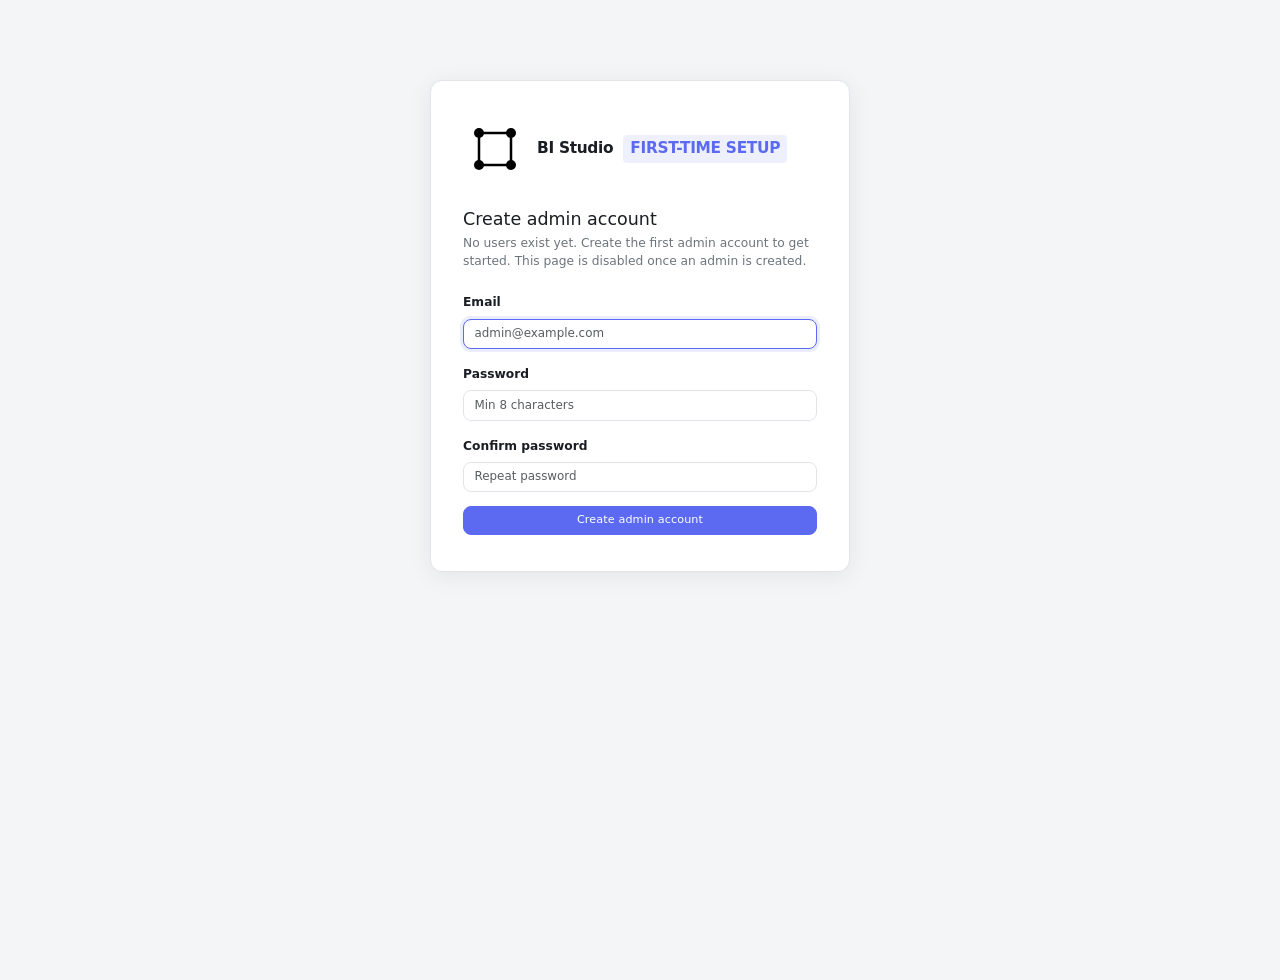
==== frontend/bootstrap.html @ ec4e1fa1 "supabase" ====
<!DOCTYPE html>
<html lang="en">

<head>
  <meta charset="UTF-8" />
  <meta name="viewport" content="width=device-width, initial-scale=1.0" />
  <title>BI Studio — Setup</title>
  <link rel="icon" type="image/svg+xml" href="img/logo.svg" />
  <link rel="stylesheet" href="https://cdn.jsdelivr.net/npm/bootstrap@5.3.3/dist/css/bootstrap.min.css" />
  <link rel="stylesheet" href="css/app.css" />
  <style>
    .setup-card {
      max-width: 420px;
      margin: 80px auto;
      background: #fff;
      border: 1px solid var(--border);
      border-radius: var(--radius-lg);
      padding: 36px 32px;
      box-shadow: 0 4px 24px rgba(0, 0, 0, 0.07);
    }

    .setup-logo {
      display: flex;
      align-items: center;
      gap: 10px;
      margin-bottom: 28px;
    }

    .setup-logo span {
      font-size: 1.1rem;
      font-weight: 600;
      letter-spacing: -0.02em;
    }

    .setup-badge {
      font-size: 0.65rem;
      font-weight: 700;
      text-transform: uppercase;
      letter-spacing: 0.06em;
      background: var(--accent-light);
      color: var(--accent);
      padding: 2px 7px;
      border-radius: 4px;
    }

    #setup-error {
      display: none;
    }

    #setup-success {
      display: none;
    }
  </style>
</head>

<body>
  <div class="setup-card">
    <div class="setup-logo">
      <!-- Inline logo — same as navbar, but larger -->
      <svg width="64" height="64" viewBox="0 0 64 64" xmlns="http://www.w3.org/2000/svg">
        <g stroke="#000" stroke-width="2.5" fill="none" stroke-linecap="round">
          <line x1="16" y1="16" x2="48" y2="16" />
          <line x1="16" y1="16" x2="16" y2="48" />
          <line x1="48" y1="16" x2="48" y2="48" />
          <line x1="16" y1="48" x2="48" y2="48" />
        </g>
        <circle cx="16" cy="16" r="5" fill="#000" />
        <circle cx="48" cy="16" r="5" fill="#000" />
        <circle cx="16" cy="48" r="5" fill="#000" />
        <circle cx="48" cy="48" r="5" fill="#000" />
      </svg>
      <span>BI Studio</span>
      <span class="setup-badge">First-time setup</span>
    </div>

    <h5 class="mb-1">Create admin account</h5>
    <p class="text-secondary small mb-4">
      No users exist yet. Create the first admin account to get started.
      This page is disabled once an admin is created.
    </p>

    <div id="setup-error" class="alert alert-danger py-2 small mb-3"></div>
    <div id="setup-success" class="alert alert-success py-2 small mb-3">
      Admin account created. <a href="/" class="alert-link">Go to app →</a>
    </div>

    <form id="setup-form" novalidate>
      <div class="mb-3">
        <label class="form-label small fw-semibold" for="setup-email">Email</label>
        <input id="setup-email" type="email" class="form-control" placeholder="admin@example.com" required autofocus />
      </div>
      <div class="mb-3">
        <label class="form-label small fw-semibold" for="setup-password">Password</label>
        <input id="setup-password" type="password" class="form-control" placeholder="Min 8 characters" required minlength="8" />
      </div>
      <div class="mb-3">
        <label class="form-label small fw-semibold" for="setup-password2">Confirm password</label>
        <input id="setup-password2" type="password" class="form-control" placeholder="Repeat password" required />
      </div>
      <button id="setup-btn" type="submit" class="btn btn-primary w-100">Create admin account</button>
    </form>
  </div>

  <script>
    // If bootstrap is no longer needed, send the user straight to the app.
    fetch('/api/auth/bootstrap/needed')
      .then(r => r.json())
      .then(data => {
        if (!data.needed) window.location.replace('/');
      })
      .catch(() => {}); // network error — let the form handle it

    document.getElementById('setup-form').addEventListener('submit', async (e) => {
      e.preventDefault();

      const email = document.getElementById('setup-email').value.trim();
      const password = document.getElementById('setup-password').value;
      const password2 = document.getElementById('setup-password2').value;
      const errEl = document.getElementById('setup-error');
      const successEl = document.getElementById('setup-success');
      const btn = document.getElementById('setup-btn');

      errEl.style.display = 'none';
      successEl.style.display = 'none';

      if (password !== password2) {
        errEl.textContent = 'Passwords do not match.';
        errEl.style.display = 'block';
        return;
      }

      btn.disabled = true;
      btn.textContent = 'Creating…';

      try {
        const res = await fetch('/api/auth/bootstrap', {
          method: 'POST',
          headers: {
            'Content-Type': 'application/json'
          },
          body: JSON.stringify({
            email,
            password
          }),
        });
        const data = await res.json();
        if (!res.ok) {
          errEl.textContent = data.detail || 'Bootstrap failed.';
          errEl.style.display = 'block';
          btn.disabled = false;
          btn.textContent = 'Create admin account';
          return;
        }
        successEl.style.display = 'block';
        document.getElementById('setup-form').style.display = 'none';
      } catch (err) {
        errEl.textContent = 'Network error. Is the backend running?';
        errEl.style.display = 'block';
        btn.disabled = false;
        btn.textContent = 'Create admin account';
      }
    });
  </script>
</body>

</html>
---- frontend/css/app.css ----
/* ── Design tokens ──────────────────────────────────────────── */
:root {
  --accent:        #5b6af0;
  --accent-hover:  #4757e8;
  --accent-light:  #eef0fd;
  --surface:       #ffffff;
  --bg:            #f4f5f7;
  --border:        #e2e4e9;
  --text:          #1a1d23;
  --text-muted:    #6b7280;
  --radius:        8px;
  --radius-lg:     12px;
}

/* ── Base ───────────────────────────────────────────────────── */
html, body {
  height: 100%;
  margin: 0;
  background: var(--bg);
  color: var(--text);
  font-family: "Inter", system-ui, -apple-system, sans-serif;
  font-size: 14px;
  -webkit-font-smoothing: antialiased;
}

/* ── Bootstrap overrides ────────────────────────────────────── */

/* Primary colour */
.btn-primary {
  background: var(--accent);
  border-color: var(--accent);
}
.btn-primary:hover, .btn-primary:focus {
  background: var(--accent-hover);
  border-color: var(--accent-hover);
}
.btn-outline-primary { color: var(--accent); border-color: var(--accent); }
.btn-outline-primary:hover { background: var(--accent); border-color: var(--accent); }

/* Buttons — softer radius, tighter padding */
.btn {
  border-radius: var(--radius);
  font-size: 0.8rem;
  font-weight: 500;
  padding: 5px 12px;
  letter-spacing: 0.01em;
}
.btn-sm { font-size: 0.75rem; padding: 4px 10px; }

/* Inputs */
.form-control, .form-select {
  border-radius: var(--radius);
  border-color: var(--border);
  font-size: 0.85rem;
  background: var(--surface);
}
.form-control:focus, .form-select:focus {
  border-color: var(--accent);
  box-shadow: 0 0 0 3px rgba(91,106,240,0.12);
}

/* Navbar */
.navbar {
  background: #13151a !important;
  border-bottom: 1px solid #1e2128;
  padding-top: 10px;
  padding-bottom: 10px;
  min-height: 52px;
}
.navbar-brand { font-size: 0.9rem; font-weight: 600; letter-spacing: -0.02em; }
.navbar-brand svg { flex-shrink: 0; }
.btn-outline-light {
  border-color: #2e3240;
  color: #9aa0b4;
  font-size: 0.75rem;
}
.btn-outline-light:hover { background: #2e3240; color: #fff; border-color: #2e3240; }

/* Nav section buttons */
.nav-btn {
  background: none;
  border: none;
  color: rgba(255,255,255,0.45);
  font-size: 0.78rem;
  font-weight: 500;
  padding: 4px 10px;
  border-radius: 6px;
  cursor: pointer;
  transition: color 0.12s, background 0.12s;
  white-space: nowrap;
}
.nav-btn:hover:not(:disabled) {
  color: rgba(255,255,255,0.85);
  background: rgba(255,255,255,0.07);
}
.nav-btn.active {
  color: #fff;
  background: rgba(255,255,255,0.1);
}
.nav-btn:disabled {
  opacity: 0.25;
  cursor: default;
}

/* Modal */
.modal-content {
  border: none;
  border-radius: var(--radius-lg);
  box-shadow: 0 12px 40px rgba(0,0,0,0.15);
}
.modal-header, .modal-footer { border-color: var(--border); }

/* Scrollbar */
::-webkit-scrollbar { width: 6px; height: 6px; }
::-webkit-scrollbar-track { background: transparent; }
::-webkit-scrollbar-thumb { background: #d1d5db; border-radius: 99px; }
::-webkit-scrollbar-thumb:hover { background: #9ca3af; }

.app-body {
  height: calc(100vh - 56px);
  overflow: hidden;
}

/* ── Views ──────────────────────────────────────────────────── */

.view { height: 100%; }

.centered-form {
  max-width: 600px;
  margin: 48px auto;
  padding: 0 16px;
}

/* ── Workspace layout ───────────────────────────────────────── */

.workspace-layout {
  display: grid;
  grid-template-columns: 400px 1fr;
  height: 100%;
  overflow: hidden;
}

.ws-chat {
  background: #fff;
  min-width: 0;
  display: flex;
  flex-direction: column;
  height: 100%;
  overflow: hidden;
}

.ws-chat-header {
  background: #f8f9fa;
}

.ws-editor {
  min-width: 0;
  height: 100%;
  overflow: hidden;
  background: #1e1e1e;
}

.ws-editor-toolbar {
  flex-shrink: 0;
  background: #252526;
  border-color: #3e3e42 !important;
}

.ws-editor-toolbar .btn-outline-secondary {
  color: #ccc;
  border-color: #555;
}

.ws-editor-toolbar .btn-outline-secondary:hover {
  background: #3e3e42;
  color: #fff;
}

#monaco-editor {
  flex: 2;
  min-height: 0;
}

.run-result {
  flex: 1;
  min-height: 0;
  background: #1e1e1e;
  color: #d4d4d4;
  font-size: 0.8rem;
  overflow: auto;
}

.run-result .table {
  color: #d4d4d4;
  font-size: 0.75rem;
}

.run-result .table-light th {
  background: #2d2d2d;
  color: #ccc;
  border-color: #3e3e42;
}

.run-result .table-bordered td,
.run-result .table-bordered th {
  border-color: #3e3e42;
}

/* ── Chat ───────────────────────────────────────────────────── */

#chat-messages {
  background: #f8f9fa;
  flex: 1;
  min-height: 0;
  overflow-y: auto;
}

.ws-chat-input-row {
  flex-shrink: 0;
}

.chat-bubble {
  max-width: 85%;
  border-radius: 12px;
  padding: 8px 12px;
  margin-bottom: 8px;
  word-break: break-word;
  font-size: 0.875rem;
}

.chat-bubble.user {
  background: var(--accent);
  color: #fff;
  margin-left: auto;
}

.chat-bubble.assistant {
  background: #fff;
  border: 1px solid #dee2e6;
}

/* ── Component list cards ───────────────────────────────────── */

.list-card {
  border: 1px solid var(--border);
  border-radius: var(--radius);
  padding: 10px 14px;
  margin-bottom: 8px;
  background: var(--surface);
  transition: box-shadow 0.15s, border-color 0.15s;
}

.list-card:hover {
  box-shadow: 0 2px 10px rgba(0,0,0,0.07);
  border-color: #c9cdd6;
}

.pointer { cursor: pointer; }

/* ── Badges ─────────────────────────────────────────────────── */

.component-badge {
  font-size: 0.65rem;
  padding: 2px 6px;
  border-radius: 4px;
  font-weight: 700;
  text-transform: uppercase;
  white-space: nowrap;
}

.badge-etl           { background: #ede9fe; color: #5b21b6; }
.badge-visualisation { background: #fef3c7; color: #92400e; }

pre { white-space: pre-wrap; }

/* ── Dashboard ──────────────────────────────────────────────── */

.dashboard-toolbar { flex-shrink: 0; }

/* Free-form canvas — cards are absolutely positioned inside */
.dashboard-grid {
  flex: 1;
  position: relative;
  overflow: auto;
  min-height: 600px;
}

.dash-card {
  position: absolute;
  left: 0;
  top: 0;
  background: #fff;
  border: 1px solid var(--border);
  border-radius: 10px;
  overflow: hidden;
  display: flex;
  flex-direction: column;
  box-sizing: border-box;
  touch-action: none;       /* required for interact.js */
  user-select: none;
  transition: box-shadow 0.12s;
}

.dash-card:hover { box-shadow: 0 4px 16px rgba(0,0,0,0.1); }
.dash-card.dragging { opacity: 0.5; box-shadow: 0 8px 24px rgba(0,0,0,0.15); }
.dash-card.resizing { box-shadow: 0 8px 24px rgba(0,0,0,0.12); }

.dash-card-header {
  background: var(--bg);
  border-bottom: 1px solid var(--border);
  padding: 5px 8px;
  display: flex;
  align-items: center;
  gap: 6px;
  font-size: 0.75rem;
  cursor: grab;
  flex-shrink: 0;
}

.dash-drag-handle {
  font-size: 0.9rem;
  color: var(--text-muted);
  line-height: 1;
}

.dash-card-name { font-weight: 600; color: var(--text-muted); }

.dash-card-action {
  background: none;
  border: none;
  padding: 2px 4px;
  cursor: pointer;
  color: var(--text-muted);
  font-size: 0.75rem;
  line-height: 1;
  border-radius: 4px;
  opacity: 0.5;
  transition: opacity 0.15s, background 0.15s;
}

.dash-card:hover .dash-card-action { opacity: 1; }
.dash-card-action:hover { background: var(--border); }

.dash-card-body {
  flex: 1;
  min-height: 0;
  padding: 8px;
  overflow: hidden;
  position: relative;
}

.dash-card-body canvas {
  position: absolute;
  inset: 8px;
  width: calc(100% - 16px) !important;
  height: calc(100% - 16px) !important;
}

.dash-picker-overlay {
  position: fixed;
  inset: 0;
  background: rgba(0,0,0,0.4);
  display: flex;
  align-items: center;
  justify-content: center;
  z-index: 1050;
}

.dash-picker-box {
  background: #fff;
  border-radius: 10px;
  padding: 20px;
  min-width: 320px;
  max-height: 80vh;
  overflow-y: auto;
  box-shadow: 0 8px 32px rgba(0,0,0,0.2);
}

/* ── Component type cards (wizard step 1) ───────────────────── */

.type-card {
  border: 2px solid #dee2e6;
  border-radius: 10px;
  padding: 20px 16px;
  text-align: center;
  cursor: pointer;
  transition: border-color 0.15s, background 0.15s;
}

.type-card:hover {
  border-color: var(--accent);
  background: var(--accent-light);
}

.type-card-icon {
  font-size: 2rem;
  margin-bottom: 8px;
}

/* ── @ Autocomplete ─────────────────────────────────────────── */

.ws-chat-input-row { position: relative; }

.at-autocomplete {
  position: absolute;
  bottom: 100%;
  left: 8px;
  right: 8px;
  background: #fff;
  border: 1px solid #dee2e6;
  border-radius: 6px;
  box-shadow: 0 -4px 12px rgba(0,0,0,0.1);
  list-style: none;
  margin: 0 0 4px;
  padding: 4px 0;
  z-index: 100;
  max-height: 200px;
  overflow-y: auto;
}

.at-ac-item {
  padding: 6px 12px;
  cursor: pointer;
  font-size: 0.85rem;
  display: flex;
  align-items: center;
}

.at-ac-item:hover,
.at-ac-item.active {
  background: var(--accent-light);
}
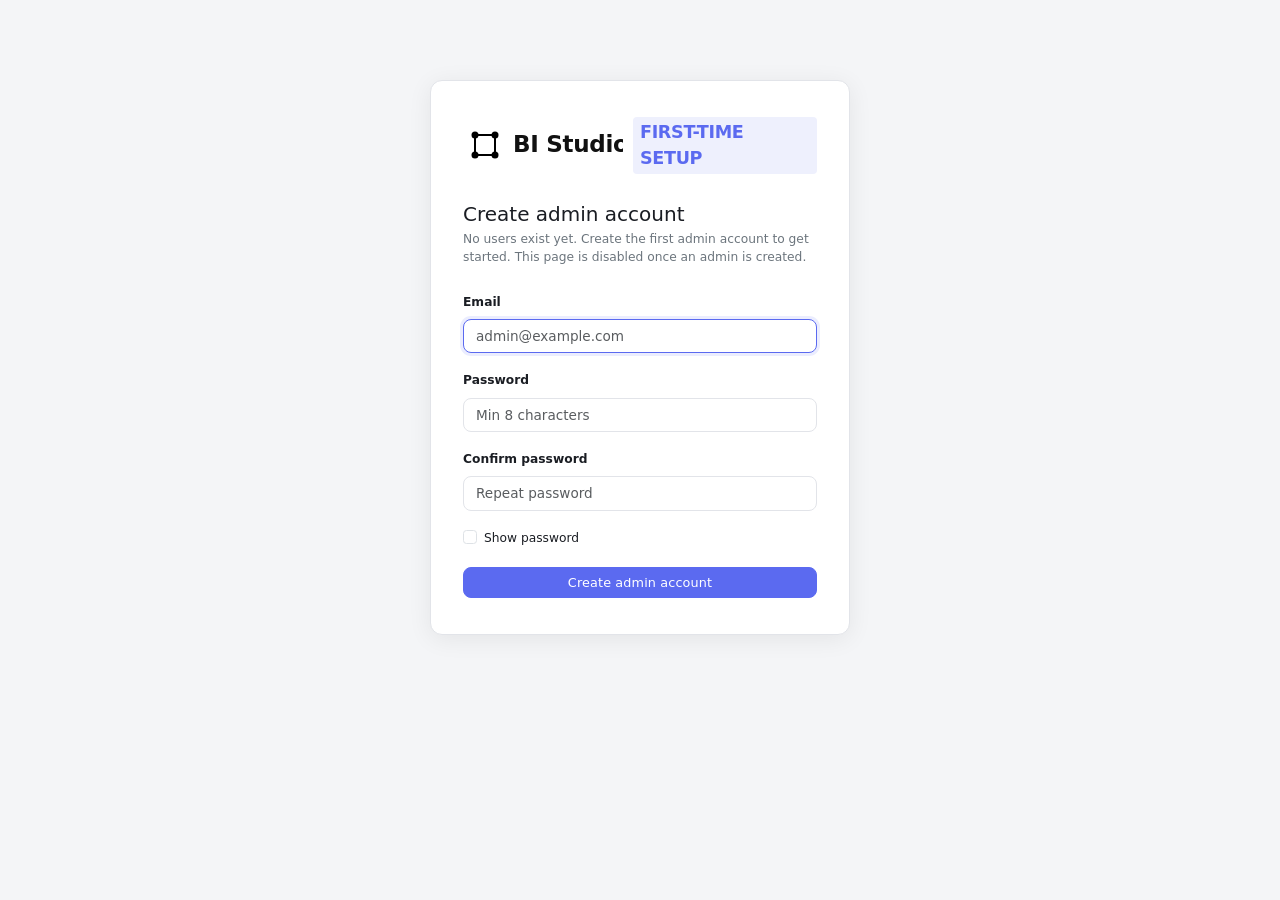
==== commit 7e3776a6: "supabase 2" ====
--- a/frontend/bootstrap.html
+++ b/frontend/bootstrap.html
@@ -5,7 +5,7 @@
   <meta charset="UTF-8" />
   <meta name="viewport" content="width=device-width, initial-scale=1.0" />
   <title>BI Studio — Setup</title>
-  <link rel="icon" type="image/svg+xml" href="img/logo.svg" />
+  <link rel="icon" type="image/svg+xml" href="img/logo_bg.svg" />
   <link rel="stylesheet" href="https://cdn.jsdelivr.net/npm/bootstrap@5.3.3/dist/css/bootstrap.min.css" />
   <link rel="stylesheet" href="css/app.css" />
   <style>
@@ -57,19 +57,7 @@
   <div class="setup-card">
     <div class="setup-logo">
       <!-- Inline logo — same as navbar, but larger -->
-      <svg width="64" height="64" viewBox="0 0 64 64" xmlns="http://www.w3.org/2000/svg">
-        <g stroke="#000" stroke-width="2.5" fill="none" stroke-linecap="round">
-          <line x1="16" y1="16" x2="48" y2="16" />
-          <line x1="16" y1="16" x2="16" y2="48" />
-          <line x1="48" y1="16" x2="48" y2="48" />
-          <line x1="16" y1="48" x2="48" y2="48" />
-        </g>
-        <circle cx="16" cy="16" r="5" fill="#000" />
-        <circle cx="48" cy="16" r="5" fill="#000" />
-        <circle cx="16" cy="48" r="5" fill="#000" />
-        <circle cx="48" cy="48" r="5" fill="#000" />
-      </svg>
-      <span>BI Studio</span>
+      <img src="img/full_logo.svg" alt="">
       <span class="setup-badge">First-time setup</span>
     </div>
 
@@ -81,7 +69,7 @@
 
     <div id="setup-error" class="alert alert-danger py-2 small mb-3"></div>
     <div id="setup-success" class="alert alert-success py-2 small mb-3">
-      Admin account created. <a href="/" class="alert-link">Go to app →</a>
+      Admin account created. <a href="/login" class="alert-link">Sign in →</a>
     </div>
 
     <form id="setup-form" novalidate>
@@ -97,11 +85,21 @@
         <label class="form-label small fw-semibold" for="setup-password2">Confirm password</label>
         <input id="setup-password2" type="password" class="form-control" placeholder="Repeat password" required />
       </div>
+      <div class="mb-3 form-check">
+        <input type="checkbox" class="form-check-input" id="show-password" onchange="togglePwd(this.checked)" />
+        <label class="form-check-label small" for="show-password">Show password</label>
+      </div>
       <button id="setup-btn" type="submit" class="btn btn-primary w-100">Create admin account</button>
     </form>
   </div>
 
   <script>
+    function togglePwd(show) {
+      const t = show ? 'text' : 'password';
+      document.getElementById('setup-password').type = t;
+      document.getElementById('setup-password2').type = t;
+    }
+
     // If bootstrap is no longer needed, send the user straight to the app.
     fetch('/api/auth/bootstrap/needed')
       .then(r => r.json())
--- a/frontend/css/app.css
+++ b/frontend/css/app.css
@@ -13,9 +13,16 @@
 }
 
 /* ── Base ───────────────────────────────────────────────────── */
-html, body {
+html {
+  height: 100%;
+}
+
+body {
   height: 100%;
   margin: 0;
+  overflow: hidden;
+  display: flex;
+  flex-direction: column;
   background: var(--bg);
   color: var(--text);
   font-family: "Inter", system-ui, -apple-system, sans-serif;
@@ -117,13 +124,14 @@
 ::-webkit-scrollbar-thumb:hover { background: #9ca3af; }
 
 .app-body {
-  height: calc(100vh - 56px);
+  flex: 1;
+  min-height: 0;
   overflow: hidden;
 }
 
 /* ── Views ──────────────────────────────────────────────────── */
 
-.view { height: 100%; }
+.view { height: 100%; overflow-y: auto; }
 
 .centered-form {
   max-width: 600px;
